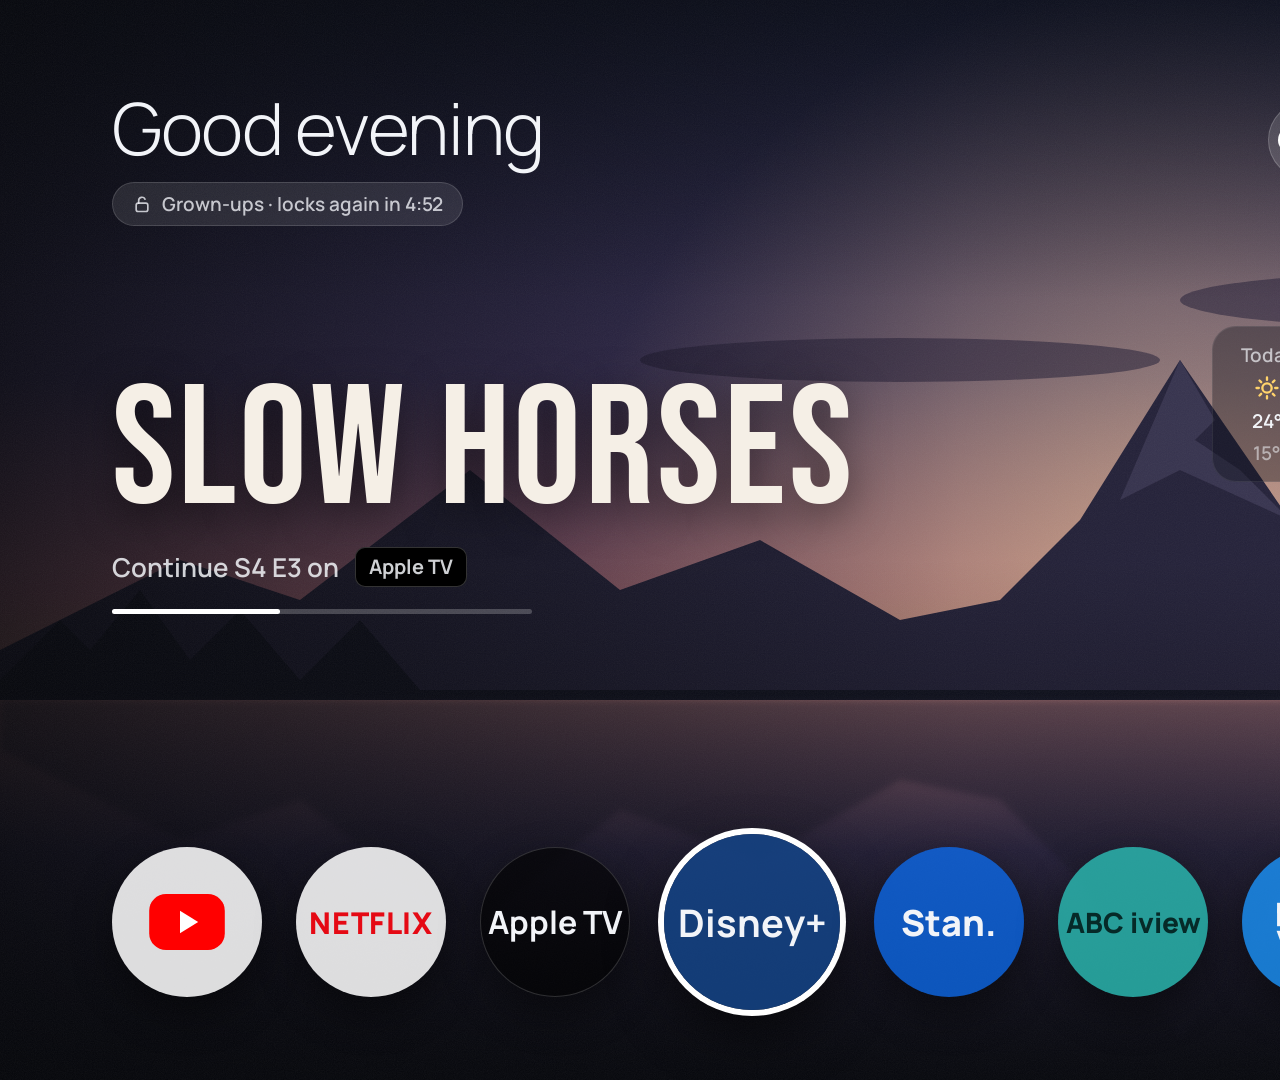
==== design/mockups/Grownups.dc.html @ d8d64f7b "Kidstv: PIN made on the TV, YouTube Kids profiles, design mockups - The grown-ups PIN is no longer 1" ====
<!doctype html>
<html lang="en">
<head>
<meta charset="utf-8">
<title>Kidstv grown-ups home</title>
<script src="./support.js"></script>
</head>
<body>
<x-dc>
<helmet>
<link rel="preconnect" href="https://fonts.googleapis.com">
<link href="https://fonts.googleapis.com/css2?family=Manrope:wght@300;400;500;600;700;800&amp;family=Bebas+Neue&amp;display=swap" rel="stylesheet">
<style>
body{margin:0}
a{color:#e8ecf4}a:hover{color:#ffffff}
</style>
</helmet>
<div style="width: 1920px; height: 1080px; position: relative; overflow: hidden; font-family: 'Manrope', system-ui, sans-serif; color: #f2f4f8; background: #0b0d12;">

  <svg width="1920" height="1080" viewBox="0 0 1920 1080" aria-hidden="true" style="position: absolute; left: 0; top: 0;">
    <defs>
      <linearGradient id="hsky" x1="0" y1="0" x2="0" y2="1">
        <stop offset="0" stop-color="#1b2140"></stop>
        <stop offset="0.35" stop-color="#4a3e6e"></stop>
        <stop offset="0.55" stop-color="#c0778a"></stop>
        <stop offset="0.66" stop-color="#f0a986"></stop>
      </linearGradient>
      <radialGradient id="hglow" cx="1180" cy="600" r="620" gradientUnits="userSpaceOnUse"><stop offset="0" stop-color="#ffd2a6" stop-opacity="0.8"></stop><stop offset="1" stop-color="#ffd2a6" stop-opacity="0"></stop></radialGradient>
      <linearGradient id="hwater" x1="0" y1="0" x2="0" y2="1"><stop offset="0" stop-color="#d58f8e"></stop><stop offset="0.4" stop-color="#4a3e6e"></stop><stop offset="1" stop-color="#11131f"></stop></linearGradient>
      <linearGradient id="hleft" x1="0" y1="0" x2="1" y2="0"><stop offset="0" stop-color="#05060a" stop-opacity="0.85"></stop><stop offset="0.5" stop-color="#05060a" stop-opacity="0.2"></stop><stop offset="1" stop-color="#05060a" stop-opacity="0"></stop></linearGradient>
      <linearGradient id="hbottom" x1="0" y1="0" x2="0" y2="1"><stop offset="0" stop-color="#05060a" stop-opacity="0"></stop><stop offset="1" stop-color="#05060a" stop-opacity="0.8"></stop></linearGradient>
      <linearGradient id="htop" x1="0" y1="0" x2="0" y2="1"><stop offset="0" stop-color="#05060a" stop-opacity="0.55"></stop><stop offset="1" stop-color="#05060a" stop-opacity="0"></stop></linearGradient>
      <filter id="hblur"><feGaussianBlur stdDeviation="3"></feGaussianBlur></filter>
      <filter id="hgrain"><feTurbulence type="fractalNoise" baseFrequency="0.9" numOctaves="2" stitchTiles="stitch"></feTurbulence><feColorMatrix type="saturate" values="0"></feColorMatrix></filter>
    </defs>
    <rect width="1920" height="1080" fill="url(#hsky)"></rect>
    <rect width="1920" height="1080" fill="url(#hglow)"></rect>
    <g fill="#2a2440" opacity="0.55">
      <ellipse cx="1500" cy="300" rx="320" ry="30"></ellipse><ellipse cx="900" cy="360" rx="260" ry="22"></ellipse>
    </g>
    <path d="M0 650 L 180 560 L 300 600 L 470 470 L 620 590 L 760 540 L 900 620 L 1000 600 L 1080 520 L 1180 360 L 1290 520 L 1380 580 L 1520 500 L 1680 590 L 1800 560 L 1920 600 L 1920 700 L 0 700 Z" fill="#2a2742"></path>
    <path d="M1180 360 L 1215 420 L 1195 440 L 1240 470 L 1290 520 L 1180 470 L 1120 500 L 1150 430 Z" fill="#4a4566" opacity="0.7"></path>
    <path d="M0 680 L 60 620 L 90 650 L 140 590 L 190 660 L 240 610 L 300 680 L 360 620 L 420 690 L 1500 690 L 1560 630 L 1610 670 L 1660 600 L 1720 670 L 1780 620 L 1840 680 L 1920 640 L 1920 710 L 0 710 Z" fill="#141626"></path>
    <rect y="700" width="1920" height="380" fill="url(#hwater)"></rect>
    <g opacity="0.45" filter="url(#hblur)" transform="translate(0 1400) scale(1 -1)">
      <path d="M0 650 L 180 560 L 300 600 L 470 470 L 620 590 L 760 540 L 900 620 L 1000 600 L 1080 520 L 1180 360 L 1290 520 L 1380 580 L 1520 500 L 1680 590 L 1800 560 L 1920 600 L 1920 700 L 0 700 Z" fill="#2a2742"></path>
    </g>
    <rect width="1920" height="1080" fill="url(#hleft)"></rect>
    <rect y="560" width="1920" height="520" fill="url(#hbottom)"></rect>
    <rect width="1920" height="300" fill="url(#htop)"></rect>
    <rect width="1920" height="1080" filter="url(#hgrain)" opacity="0.06"></rect>
  </svg>

  <div style="position: absolute; left: 112px; top: 92px; display: flex; flex-direction: column; gap: 18px;">
    <h1 style="margin: 0; font-weight: 300; font-size: 72px; line-height: 1; letter-spacing: -0.02em;">Good evening</h1>
    <span style="display: flex; align-items: center; gap: 10px; width: max-content; height: 44px; padding: 0 20px; border-radius: 22px; background: rgba(255, 255, 255, 0.1); box-shadow: inset 0 0 0 1px rgba(255, 255, 255, 0.14); font-size: 19px; font-weight: 600; color: rgba(242, 244, 248, 0.78);">
      <svg width="20" height="20" viewBox="0 0 24 24" fill="none" stroke="currentColor" stroke-width="2" stroke-linecap="round" stroke-linejoin="round" aria-hidden="true"><rect x="5" y="11" width="14" height="10" rx="2.5"></rect><path d="M8 11V8a4 4 0 0 1 7.6-1.8"></path></svg>
      Grown-ups · locks again in 4:52
    </span>
  </div>

  <div style="position: absolute; left: 112px; top: 380px; display: flex; flex-direction: column; gap: 22px;">
    <span style="font-family: 'Bebas Neue', 'Manrope', sans-serif; font-size: 170px; line-height: 0.85; letter-spacing: 0.02em; color: #f5efe6; text-shadow: 0 10px 40px rgba(0, 0, 0, 0.5);">Slow Horses</span>
    <div style="display: flex; align-items: center; gap: 16px; font-size: 26px; font-weight: 600; color: rgba(242, 244, 248, 0.85);">
      <span>Continue S4 E3 on</span>
      <span style="height: 40px; padding: 0 14px; border-radius: 10px; background: #000000; display: flex; align-items: center; font-weight: 700; font-size: 20px; box-shadow: inset 0 0 0 1px rgba(255, 255, 255, 0.2);">Apple TV</span>
    </div>
    <div style="width: 420px; height: 5px; border-radius: 3px; background: rgba(255, 255, 255, 0.22);"><div style="width: 40%; height: 5px; border-radius: 3px; background: #ffffff;"></div></div>
  </div>

  <div style="position: absolute; right: 112px; top: 84px; display: flex; flex-direction: column; align-items: flex-end; gap: 14px;">
    <div style="display: flex; align-items: center; gap: 22px;">
      <a href="Main.dc.html" aria-label="Back to the girls" style="width: 78px; height: 78px; border-radius: 50%; background: rgba(255, 255, 255, 0.14); box-shadow: inset 0 0 0 1px rgba(255, 255, 255, 0.18); display: flex; align-items: center; justify-content: center;">
        <span style="display: flex;">
          <span style="width: 22px; height: 22px; border-radius: 50%; background: #8e5cff; box-shadow: 0 0 0 2px #ffffff;"></span>
          <span style="width: 22px; height: 22px; border-radius: 50%; background: #ff5fa8; margin-left: -6px; box-shadow: 0 0 0 2px #ffffff;"></span>
          <span style="width: 22px; height: 22px; border-radius: 50%; background: #2fc4b2; margin-left: -6px; box-shadow: 0 0 0 2px #ffffff;"></span>
        </span>
      </a>
      <a href="Controls.dc.html" aria-label="Controls" style="width: 78px; height: 78px; border-radius: 50%; background: rgba(255, 255, 255, 0.14); box-shadow: inset 0 0 0 1px rgba(255, 255, 255, 0.18); display: flex; align-items: center; justify-content: center;">
        <svg width="34" height="34" viewBox="0 0 24 24" fill="none" stroke="#ffffff" stroke-width="1.8" stroke-linecap="round" stroke-linejoin="round" aria-hidden="true"><path d="M4 7h9M17 7h3M4 17h3M11 17h9"></path><circle cx="15" cy="7" r="2"></circle><circle cx="9" cy="17" r="2"></circle></svg>
      </a>
      <a href="Grownups.dc.html" aria-label="All apps" style="width: 78px; height: 78px; border-radius: 50%; background: rgba(255, 255, 255, 0.14); box-shadow: inset 0 0 0 1px rgba(255, 255, 255, 0.18); display: flex; align-items: center; justify-content: center;">
        <svg width="32" height="32" viewBox="0 0 24 24" fill="none" stroke="#ffffff" stroke-width="1.8" aria-hidden="true"><rect x="3.5" y="3.5" width="7" height="7" rx="2"></rect><rect x="13.5" y="3.5" width="7" height="7" rx="2"></rect><rect x="3.5" y="13.5" width="7" height="7" rx="2"></rect><rect x="13.5" y="13.5" width="7" height="7" rx="2"></rect></svg>
      </a>
      <span style="font-weight: 300; font-size: 124px; line-height: 0.9; letter-spacing: -0.04em; margin-left: 12px;">8:42</span>
    </div>
    <span style="font-size: 28px; font-weight: 600; color: rgba(242, 244, 248, 0.9);">Thursday, 29 October</span>
    <span style="display: flex; align-items: center; gap: 10px; font-size: 28px; font-weight: 600; color: rgba(242, 244, 248, 0.9);">
      <svg width="30" height="30" viewBox="0 0 24 24" fill="none" stroke="#ffd36b" stroke-width="2" stroke-linecap="round" aria-hidden="true"><path d="M20 14.5A8 8 0 0 1 9.5 4a8 8 0 1 0 10.5 10.5z"></path></svg>
      18°  ·  Clear
    </span>
    <div style="display: grid; grid-template-columns: repeat(7, minmax(0, 1fr)); gap: 6px; width: 560px; margin-top: 12px; padding: 16px 18px; border-radius: 24px; background: rgba(10, 12, 20, 0.35); box-shadow: inset 0 0 0 1px rgba(255, 255, 255, 0.08); text-align: center; font-size: 19px; font-weight: 600;">
      <div style="display: flex; flex-direction: column; align-items: center; gap: 6px;"><span style="color: rgba(242, 244, 248, 0.7);">Today</span><svg width="28" height="28" viewBox="0 0 24 24" fill="none" stroke="#ffd36b" stroke-width="2" stroke-linecap="round" aria-hidden="true"><circle cx="12" cy="12" r="4"></circle><path d="M12 3v2M12 19v2M3 12h2M19 12h2M5.6 5.6L7 7M17 17l1.4 1.4M5.6 18.4L7 17M17 7l1.4-1.4"></path></svg><span>24°</span><span style="color: rgba(242, 244, 248, 0.55);">15°</span></div>
      <div style="display: flex; flex-direction: column; align-items: center; gap: 6px;"><span style="color: rgba(242, 244, 248, 0.7);">Fri</span><svg width="28" height="28" viewBox="0 0 24 24" fill="none" stroke="#e8ecf4" stroke-width="2" stroke-linecap="round" aria-hidden="true"><path d="M17.5 19H8a4 4 0 1 1 .9-7.9A5.5 5.5 0 0 1 19.4 12a3.5 3.5 0 0 1-1.9 7z"></path></svg><span>22°</span><span style="color: rgba(242, 244, 248, 0.55);">14°</span></div>
      <div style="display: flex; flex-direction: column; align-items: center; gap: 6px;"><span style="color: rgba(242, 244, 248, 0.7);">Sat</span><svg width="28" height="28" viewBox="0 0 24 24" fill="none" stroke="#ffd36b" stroke-width="2" stroke-linecap="round" aria-hidden="true"><circle cx="12" cy="12" r="4"></circle><path d="M12 3v2M12 19v2M3 12h2M19 12h2M5.6 5.6L7 7M17 17l1.4 1.4M5.6 18.4L7 17M17 7l1.4-1.4"></path></svg><span>26°</span><span style="color: rgba(242, 244, 248, 0.55);">16°</span></div>
      <div style="display: flex; flex-direction: column; align-items: center; gap: 6px;"><span style="color: rgba(242, 244, 248, 0.7);">Sun</span><svg width="28" height="28" viewBox="0 0 24 24" fill="none" stroke="#9fd0ff" stroke-width="2" stroke-linecap="round" aria-hidden="true"><path d="M17.5 15H8a4 4 0 1 1 .9-7.9A5.5 5.5 0 0 1 19.4 8a3.5 3.5 0 0 1-1.9 7z"></path><path d="M9 18l-1 2.5M13 18l-1 2.5M17 18l-1 2.5"></path></svg><span>19°</span><span style="color: rgba(242, 244, 248, 0.55);">13°</span></div>
      <div style="display: flex; flex-direction: column; align-items: center; gap: 6px;"><span style="color: rgba(242, 244, 248, 0.7);">Mon</span><svg width="28" height="28" viewBox="0 0 24 24" fill="none" stroke="#e8ecf4" stroke-width="2" stroke-linecap="round" aria-hidden="true"><path d="M17.5 19H8a4 4 0 1 1 .9-7.9A5.5 5.5 0 0 1 19.4 12a3.5 3.5 0 0 1-1.9 7z"></path></svg><span>21°</span><span style="color: rgba(242, 244, 248, 0.55);">14°</span></div>
      <div style="display: flex; flex-direction: column; align-items: center; gap: 6px;"><span style="color: rgba(242, 244, 248, 0.7);">Tue</span><svg width="28" height="28" viewBox="0 0 24 24" fill="none" stroke="#ffd36b" stroke-width="2" stroke-linecap="round" aria-hidden="true"><circle cx="12" cy="12" r="4"></circle><path d="M12 3v2M12 19v2M3 12h2M19 12h2M5.6 5.6L7 7M17 17l1.4 1.4M5.6 18.4L7 17M17 7l1.4-1.4"></path></svg><span>25°</span><span style="color: rgba(242, 244, 248, 0.55);">15°</span></div>
      <div style="display: flex; flex-direction: column; align-items: center; gap: 6px;"><span style="color: rgba(242, 244, 248, 0.7);">Wed</span><svg width="28" height="28" viewBox="0 0 24 24" fill="none" stroke="#ffd36b" stroke-width="2" stroke-linecap="round" aria-hidden="true"><circle cx="12" cy="12" r="4"></circle><path d="M12 3v2M12 19v2M3 12h2M19 12h2M5.6 5.6L7 7M17 17l1.4 1.4M5.6 18.4L7 17M17 7l1.4-1.4"></path></svg><span>27°</span><span style="color: rgba(242, 244, 248, 0.55);">17°</span></div>
    </div>
  </div>

  <div style="position: absolute; left: 112px; right: 112px; bottom: 70px; display: flex; align-items: center; gap: 34px;">
    <div style="width: 150px; height: 150px; border-radius: 50%; background: rgba(255, 255, 255, 0.86); display: flex; align-items: center; justify-content: center; box-shadow: 0 16px 40px rgba(0, 0, 0, 0.4);">
      <svg width="76" height="56" viewBox="0 0 54 40" role="img" aria-label="YouTube"><rect width="54" height="40" rx="12" fill="#ff0000"></rect><path d="M22 12 L35 20 L22 28 Z" fill="#ffffff"></path></svg>
    </div>
    <div style="width: 150px; height: 150px; border-radius: 50%; background: rgba(255, 255, 255, 0.86); display: flex; align-items: center; justify-content: center; box-shadow: 0 16px 40px rgba(0, 0, 0, 0.4);">
      <span style="font-weight: 800; font-size: 30px; letter-spacing: 0.02em; color: #e50914;">NETFLIX</span>
    </div>
    <div style="width: 150px; height: 150px; border-radius: 50%; background: rgba(0, 0, 0, 0.6); display: flex; align-items: center; justify-content: center; box-shadow: inset 0 0 0 1px rgba(255, 255, 255, 0.16), 0 16px 40px rgba(0, 0, 0, 0.4);">
      <span style="font-weight: 700; font-size: 32px;">Apple TV</span>
    </div>
    <div style="width: 176px; height: 176px; border-radius: 50%; background: rgba(20, 70, 140, 0.82); display: flex; align-items: center; justify-content: center; box-shadow: 0 0 0 6px #ffffff, 0 22px 54px rgba(0, 0, 0, 0.55);">
      <span style="font-weight: 700; font-size: 38px;">Disney+</span>
    </div>
    <div style="width: 150px; height: 150px; border-radius: 50%; background: rgba(11, 108, 242, 0.75); display: flex; align-items: center; justify-content: center; box-shadow: 0 16px 40px rgba(0, 0, 0, 0.4);">
      <span style="font-weight: 800; font-size: 36px;">Stan.</span>
    </div>
    <div style="width: 150px; height: 150px; border-radius: 50%; background: rgba(43, 191, 182, 0.8); display: flex; align-items: center; justify-content: center; box-shadow: 0 16px 40px rgba(0, 0, 0, 0.4);">
      <span style="font-weight: 800; font-size: 28px; color: #062a28;">ABC iview</span>
    </div>
    <div style="width: 150px; height: 150px; border-radius: 50%; background: rgba(26, 150, 255, 0.78); display: flex; align-items: center; justify-content: center; box-shadow: 0 16px 40px rgba(0, 0, 0, 0.4);">
      <span style="font-weight: 800; font-size: 30px; line-height: 0.95; text-align: center;">prime<br>video</span>
    </div>
    <div style="width: 150px; height: 150px; border-radius: 50%; background: rgba(255, 255, 255, 0.16); display: flex; align-items: center; justify-content: center; box-shadow: inset 0 0 0 1px rgba(255, 255, 255, 0.2), 0 16px 40px rgba(0, 0, 0, 0.4);">
      <svg width="54" height="54" viewBox="0 0 24 24" fill="none" stroke="#ffffff" stroke-width="1.8" role="img" aria-label="All apps"><rect x="3.5" y="3.5" width="7" height="7" rx="2"></rect><rect x="13.5" y="3.5" width="7" height="7" rx="2"></rect><rect x="3.5" y="13.5" width="7" height="7" rx="2"></rect><rect x="13.5" y="13.5" width="7" height="7" rx="2"></rect></svg>
    </div>
  </div>

  <div style="position: absolute; right: 112px; bottom: 34px; display: flex; align-items: center; gap: 10px;">
    <span style="width: 10px; height: 10px; border-radius: 5px; background: rgba(255, 255, 255, 0.5);"></span>
    <span style="width: 34px; height: 10px; border-radius: 5px; background: #ffffff;"></span>
    <span style="width: 10px; height: 10px; border-radius: 5px; background: rgba(255, 255, 255, 0.5);"></span>
    <span style="width: 10px; height: 10px; border-radius: 5px; background: rgba(255, 255, 255, 0.5);"></span>
    <span style="width: 10px; height: 10px; border-radius: 5px; background: rgba(255, 255, 255, 0.5);"></span>
  </div>
</div>
</x-dc>
<script type="text/x-dc" data-dc-script data-props='{"$preview":{"width":1920,"height":1080}}'>
class Component extends DCLogic {
  renderVals() { return {}; }
}
</script>
</body>
</html>
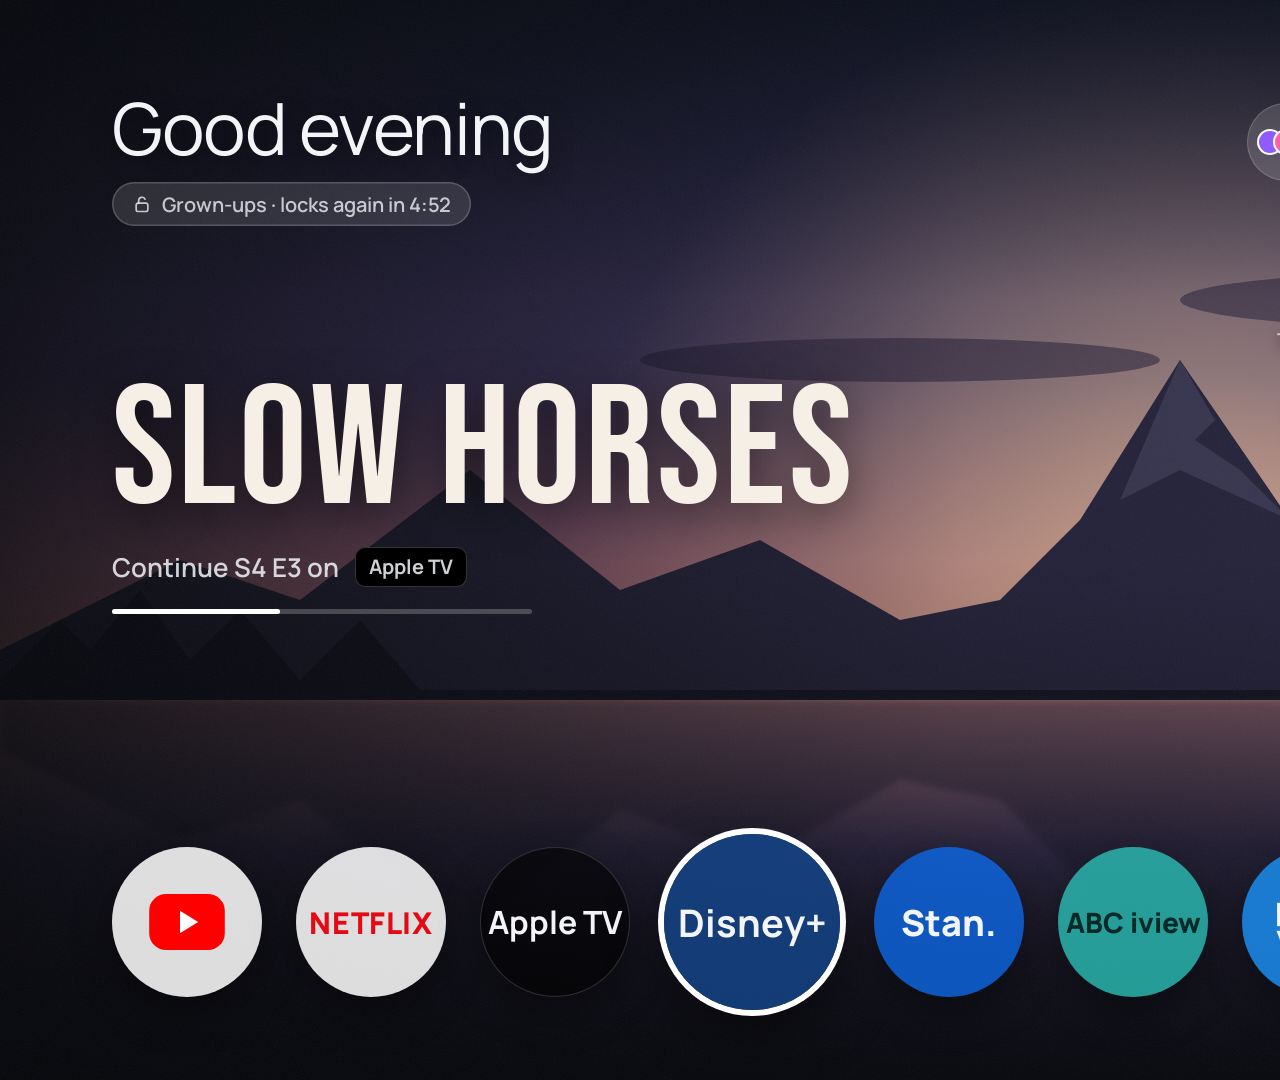
==== commit 363e15c2: "Design: cleaner kids and grown-ups homes, style guide board Co-Authored-By: Claude Opus 5.5 <noreply" ====
--- a/design/mockups/Grownups.dc.html
+++ b/design/mockups/Grownups.dc.html
@@ -52,8 +52,8 @@
   </svg>
 
   <div style="position: absolute; left: 112px; top: 92px; display: flex; flex-direction: column; gap: 18px;">
-    <h1 style="margin: 0; font-weight: 300; font-size: 72px; line-height: 1; letter-spacing: -0.02em;">Good evening</h1>
-    <span style="display: flex; align-items: center; gap: 10px; width: max-content; height: 44px; padding: 0 20px; border-radius: 22px; background: rgba(255, 255, 255, 0.1); box-shadow: inset 0 0 0 1px rgba(255, 255, 255, 0.14); font-size: 19px; font-weight: 600; color: rgba(242, 244, 248, 0.78);">
+    <h1 style="margin: 0; font-weight: 400; font-size: 72px; line-height: 1; letter-spacing: -0.02em; text-shadow: 0 4px 24px rgba(0, 0, 0, 0.45);">Good evening</h1>
+    <span style="display: flex; align-items: center; gap: 10px; width: max-content; height: 44px; padding: 0 20px; border-radius: 22px; background: rgba(255, 255, 255, 0.12); box-shadow: inset 0 0 0 1.5px rgba(255, 255, 255, 0.18); font-size: 20px; font-weight: 600; color: rgba(242, 244, 248, 0.78);">
       <svg width="20" height="20" viewBox="0 0 24 24" fill="none" stroke="currentColor" stroke-width="2" stroke-linecap="round" stroke-linejoin="round" aria-hidden="true"><rect x="5" y="11" width="14" height="10" rx="2.5"></rect><path d="M8 11V8a4 4 0 0 1 7.6-1.8"></path></svg>
       Grown-ups · locks again in 4:52
     </span>
@@ -83,14 +83,14 @@
       <a href="Grownups.dc.html" aria-label="All apps" style="width: 78px; height: 78px; border-radius: 50%; background: rgba(255, 255, 255, 0.14); box-shadow: inset 0 0 0 1px rgba(255, 255, 255, 0.18); display: flex; align-items: center; justify-content: center;">
         <svg width="32" height="32" viewBox="0 0 24 24" fill="none" stroke="#ffffff" stroke-width="1.8" aria-hidden="true"><rect x="3.5" y="3.5" width="7" height="7" rx="2"></rect><rect x="13.5" y="3.5" width="7" height="7" rx="2"></rect><rect x="3.5" y="13.5" width="7" height="7" rx="2"></rect><rect x="13.5" y="13.5" width="7" height="7" rx="2"></rect></svg>
       </a>
-      <span style="font-weight: 300; font-size: 124px; line-height: 0.9; letter-spacing: -0.04em; margin-left: 12px;">8:42</span>
+      <span style="font-weight: 400; font-size: 128px; line-height: 0.9; letter-spacing: -0.03em; margin-left: 16px;">8:42</span>
     </div>
     <span style="font-size: 28px; font-weight: 600; color: rgba(242, 244, 248, 0.9);">Thursday, 29 October</span>
     <span style="display: flex; align-items: center; gap: 10px; font-size: 28px; font-weight: 600; color: rgba(242, 244, 248, 0.9);">
       <svg width="30" height="30" viewBox="0 0 24 24" fill="none" stroke="#ffd36b" stroke-width="2" stroke-linecap="round" aria-hidden="true"><path d="M20 14.5A8 8 0 0 1 9.5 4a8 8 0 1 0 10.5 10.5z"></path></svg>
       18°  ·  Clear
     </span>
-    <div style="display: grid; grid-template-columns: repeat(7, minmax(0, 1fr)); gap: 6px; width: 560px; margin-top: 12px; padding: 16px 18px; border-radius: 24px; background: rgba(10, 12, 20, 0.35); box-shadow: inset 0 0 0 1px rgba(255, 255, 255, 0.08); text-align: center; font-size: 19px; font-weight: 600;">
+    <div style="display: grid; grid-template-columns: repeat(7, minmax(0, 1fr)); gap: 8px; width: 540px; margin-top: 10px; text-align: center; text-shadow: 0 2px 12px rgba(0, 0, 0, 0.5); font-size: 19px; font-weight: 600;">
       <div style="display: flex; flex-direction: column; align-items: center; gap: 6px;"><span style="color: rgba(242, 244, 248, 0.7);">Today</span><svg width="28" height="28" viewBox="0 0 24 24" fill="none" stroke="#ffd36b" stroke-width="2" stroke-linecap="round" aria-hidden="true"><circle cx="12" cy="12" r="4"></circle><path d="M12 3v2M12 19v2M3 12h2M19 12h2M5.6 5.6L7 7M17 17l1.4 1.4M5.6 18.4L7 17M17 7l1.4-1.4"></path></svg><span>24°</span><span style="color: rgba(242, 244, 248, 0.55);">15°</span></div>
       <div style="display: flex; flex-direction: column; align-items: center; gap: 6px;"><span style="color: rgba(242, 244, 248, 0.7);">Fri</span><svg width="28" height="28" viewBox="0 0 24 24" fill="none" stroke="#e8ecf4" stroke-width="2" stroke-linecap="round" aria-hidden="true"><path d="M17.5 19H8a4 4 0 1 1 .9-7.9A5.5 5.5 0 0 1 19.4 12a3.5 3.5 0 0 1-1.9 7z"></path></svg><span>22°</span><span style="color: rgba(242, 244, 248, 0.55);">14°</span></div>
       <div style="display: flex; flex-direction: column; align-items: center; gap: 6px;"><span style="color: rgba(242, 244, 248, 0.7);">Sat</span><svg width="28" height="28" viewBox="0 0 24 24" fill="none" stroke="#ffd36b" stroke-width="2" stroke-linecap="round" aria-hidden="true"><circle cx="12" cy="12" r="4"></circle><path d="M12 3v2M12 19v2M3 12h2M19 12h2M5.6 5.6L7 7M17 17l1.4 1.4M5.6 18.4L7 17M17 7l1.4-1.4"></path></svg><span>26°</span><span style="color: rgba(242, 244, 248, 0.55);">16°</span></div>
